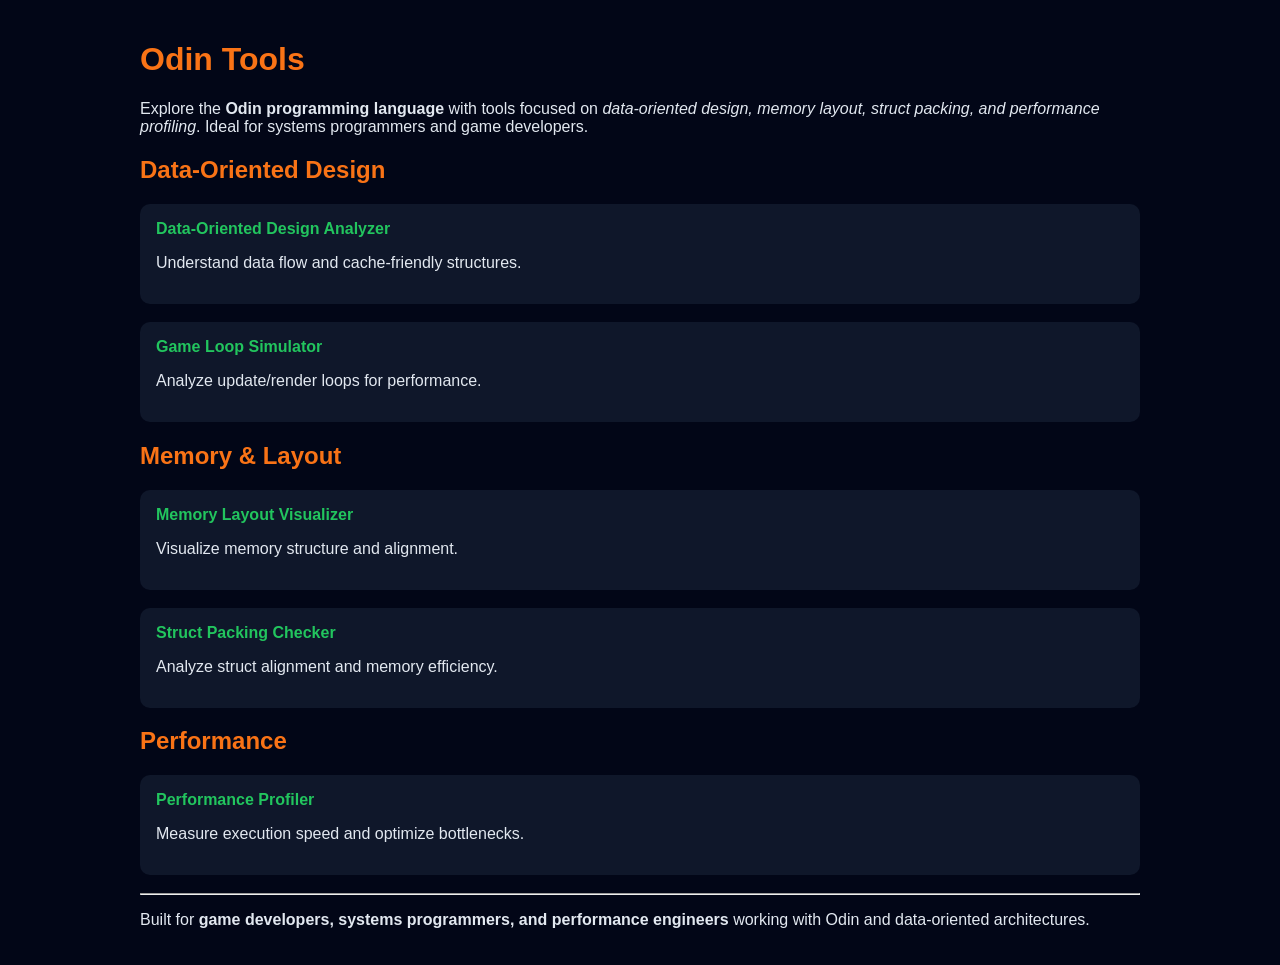
==== index.html @ 4c8b23ac "Initial commit" ====
<!DOCTYPE html>
<html lang="en">
<head>
  <meta charset="UTF-8">
  <meta name="viewport" content="width=device-width, initial-scale=1.0">

  <!-- SEO -->
  <title>Odin Tools – Data-Oriented Design, Memory Layout & Performance Analysis</title>
  <meta name="description" content="Explore Odin language internals with tools for data-oriented design, memory layout visualization, struct packing, and performance profiling.">
  <meta name="keywords" content="
    odin data oriented design analyzer,
    odin memory layout visualizer tool,
    odin struct packing checker alignment,
    odin performance profiler tool,
    odin game dev loop simulator,
    odin language debugging tools,
    odin memory model explained,
    odin performance optimization tool,
    odin struct alignment visualizer,
    odin game development tools
  ">
  <meta name="robots" content="index, follow">

  <!-- Open Graph -->
  <meta property="og:title" content="Odin Tools – Memory, Performance & Data-Oriented Design">
  <meta property="og:description" content="Analyze Odin memory layout, struct packing, and performance in game development.">
  <meta property="og:type" content="website">

  <style>
    body {
      font-family: Arial, sans-serif;
      background: #020617;
      color: #e2e8f0;
      margin: 0;
      padding: 20px;
    }
    h1, h2 {
      color: #f97316;
    }
    a {
      color: #22c55e;
      text-decoration: none;
    }
    a:hover {
      text-decoration: underline;
    }
    .container {
      max-width: 1000px;
      margin: auto;
    }
    .tool {
      margin-bottom: 18px;
      padding: 16px;
      background: #0f172a;
      border-radius: 10px;
    }
  </style>
</head>

<body>
  <div class="container">

    <h1>Odin Tools</h1>

    <p>
      Explore the <strong>Odin programming language</strong> with tools focused on
      <em>data-oriented design, memory layout, struct packing, and performance profiling</em>.
      Ideal for systems programmers and game developers.
    </p>

    <h2>Data-Oriented Design</h2>

    <div class="tool">
      <a href="odin-data-oriented-design-analyzer/">
        <strong>Data-Oriented Design Analyzer</strong>
      </a>
      <p>Understand data flow and cache-friendly structures.</p>
    </div>

    <div class="tool">
      <a href="odin-game-dev-loop-simulator/">
        <strong>Game Loop Simulator</strong>
      </a>
      <p>Analyze update/render loops for performance.</p>
    </div>

    <h2>Memory & Layout</h2>

    <div class="tool">
      <a href="odin-memory-layout-visualizer/">
        <strong>Memory Layout Visualizer</strong>
      </a>
      <p>Visualize memory structure and alignment.</p>
    </div>

    <div class="tool">
      <a href="odin-struct-packing-checker/">
        <strong>Struct Packing Checker</strong>
      </a>
      <p>Analyze struct alignment and memory efficiency.</p>
    </div>

    <h2>Performance</h2>

    <div class="tool">
      <a href="odin-performance-profiler/">
        <strong>Performance Profiler</strong>
      </a>
      <p>Measure execution speed and optimize bottlenecks.</p>
    </div>

    <hr>

    <p>
      Built for <strong>game developers, systems programmers, and performance engineers</strong>
      working with Odin and data-oriented architectures.
    </p>

  </div>
</body>
</html>
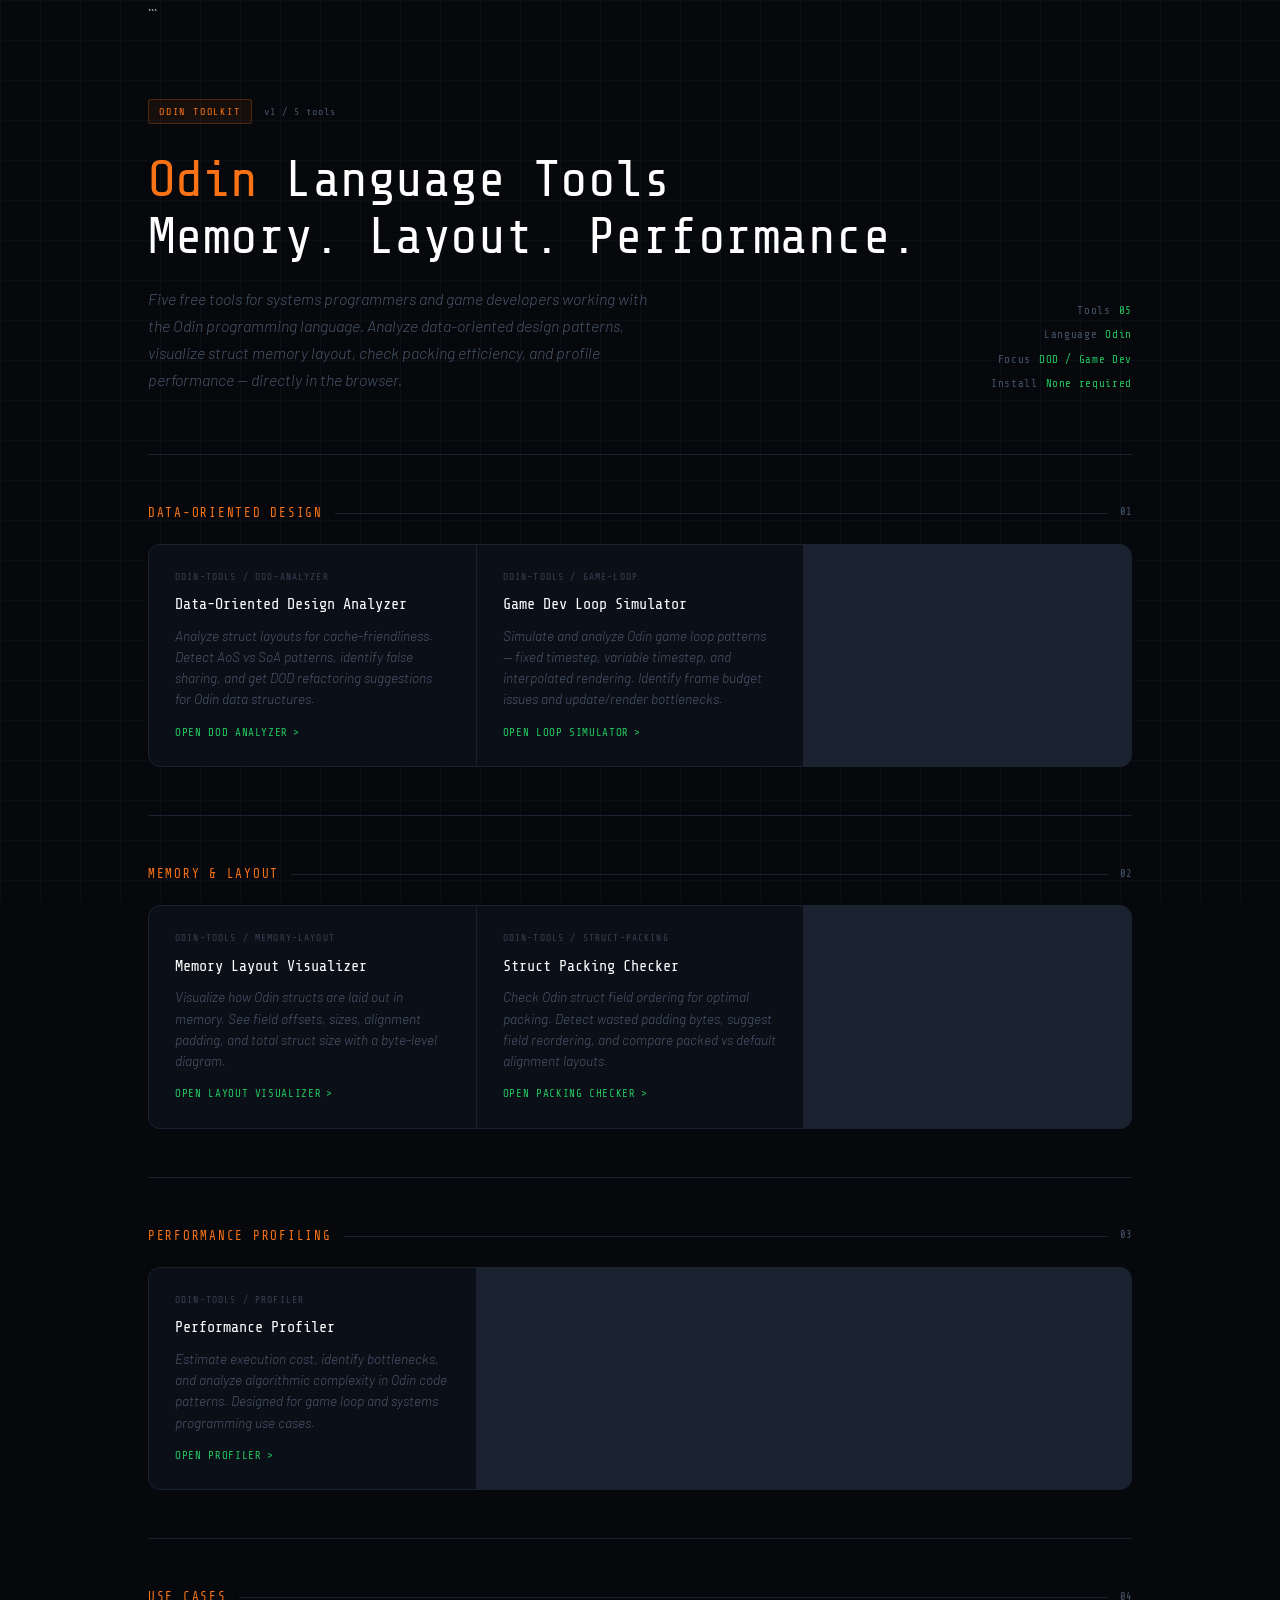
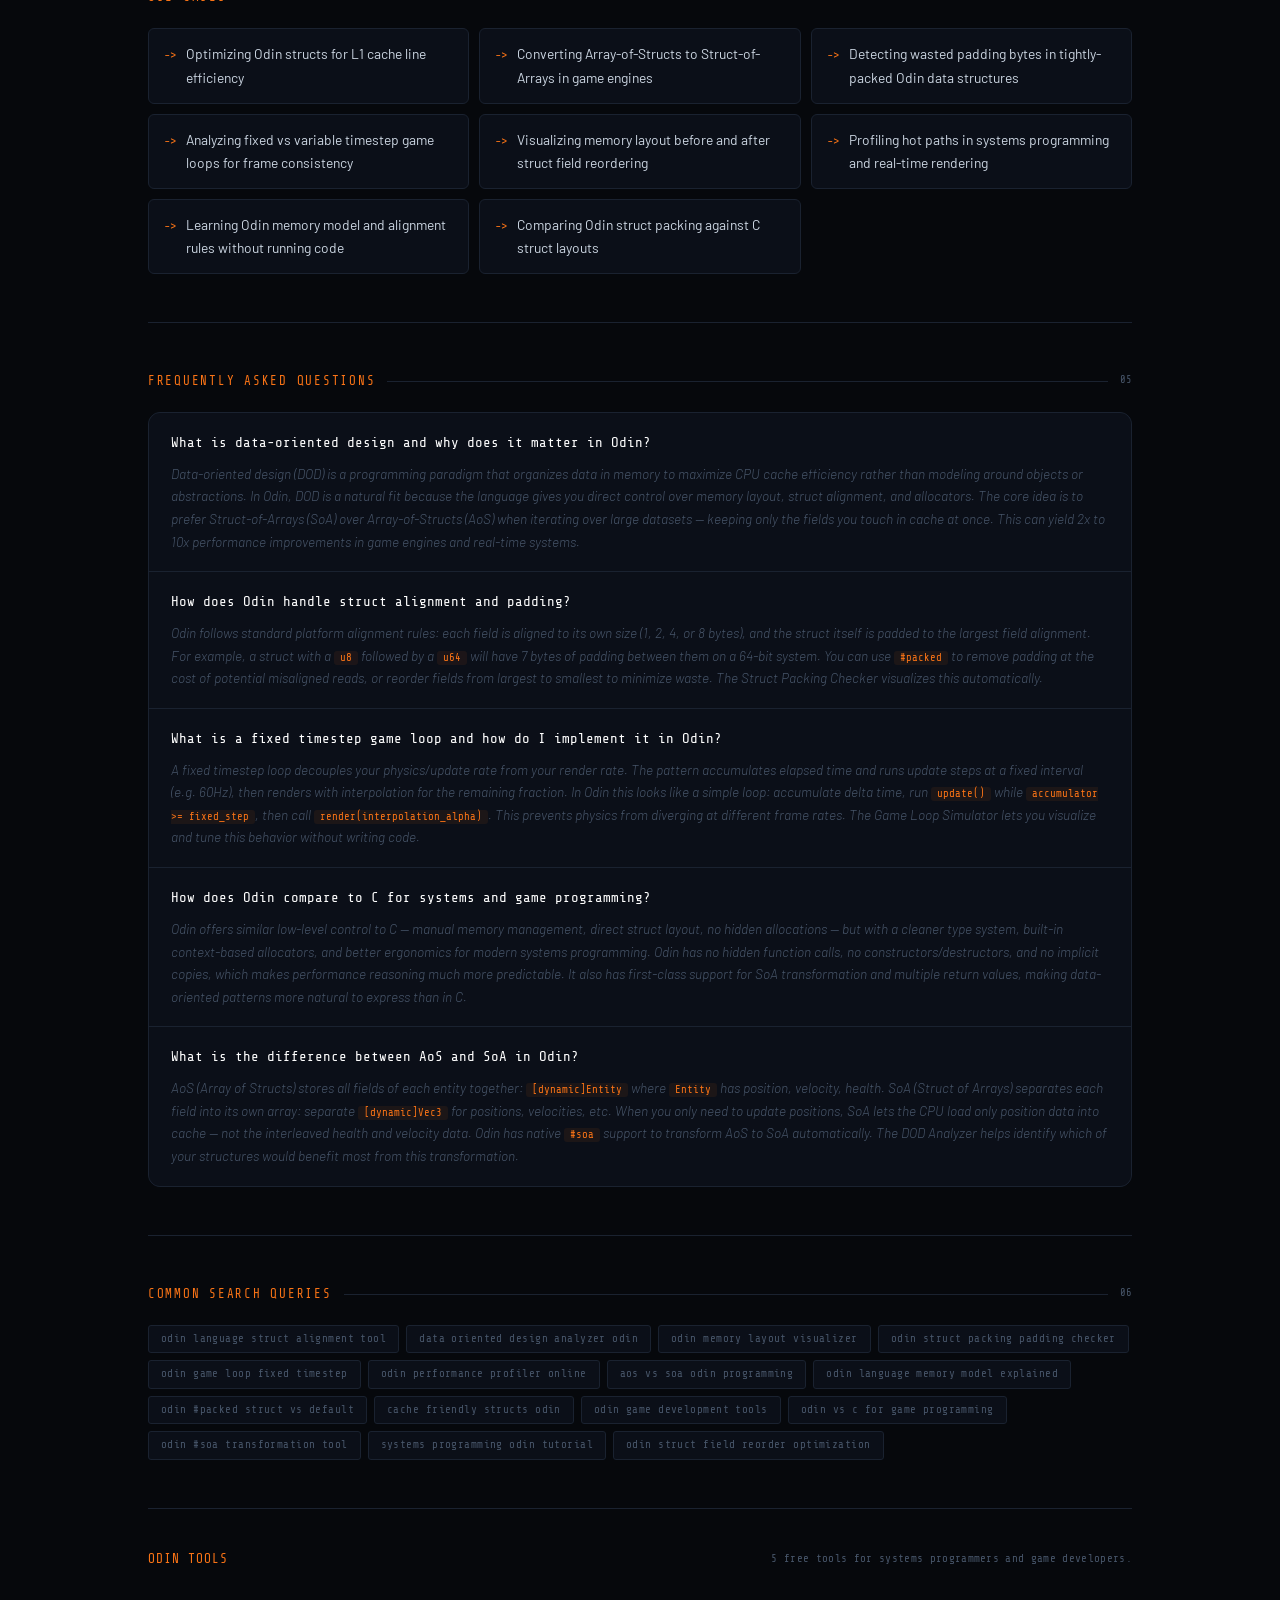
==== commit 1f598d95: "Actualizar index.html" ====
--- a/index.html
+++ b/index.html
@@ -1,121 +1,631 @@
 <!DOCTYPE html>
+
 <html lang="en">
 <head>
-  <meta charset="UTF-8">
-  <meta name="viewport" content="width=device-width, initial-scale=1.0">
-
-  <!-- SEO -->
-  <title>Odin Tools – Data-Oriented Design, Memory Layout & Performance Analysis</title>
-  <meta name="description" content="Explore Odin language internals with tools for data-oriented design, memory layout visualization, struct packing, and performance profiling.">
-  <meta name="keywords" content="
-    odin data oriented design analyzer,
-    odin memory layout visualizer tool,
-    odin struct packing checker alignment,
-    odin performance profiler tool,
-    odin game dev loop simulator,
-    odin language debugging tools,
-    odin memory model explained,
-    odin performance optimization tool,
-    odin struct alignment visualizer,
-    odin game development tools
-  ">
-  <meta name="robots" content="index, follow">
-
-  <!-- Open Graph -->
-  <meta property="og:title" content="Odin Tools – Memory, Performance & Data-Oriented Design">
-  <meta property="og:description" content="Analyze Odin memory layout, struct packing, and performance in game development.">
-  <meta property="og:type" content="website">
-
-  <style>
-    body {
-      font-family: Arial, sans-serif;
-      background: #020617;
-      color: #e2e8f0;
-      margin: 0;
-      padding: 20px;
-    }
-    h1, h2 {
-      color: #f97316;
-    }
-    a {
-      color: #22c55e;
-      text-decoration: none;
-    }
-    a:hover {
-      text-decoration: underline;
-    }
-    .container {
-      max-width: 1000px;
-      margin: auto;
-    }
-    .tool {
-      margin-bottom: 18px;
-      padding: 16px;
-      background: #0f172a;
-      border-radius: 10px;
-    }
-  </style>
+<meta charset="UTF-8">
+<meta name="viewport" content="width=device-width, initial-scale=1.0">
+<meta name="google-site-verification" content="PkLa_ViOo6FAHpvh8SacceMb95o9tePRdrqLNBz9X1M" />
+<meta name="robots" content="index, follow">
+
+<title>Odin Language Tools – Data-Oriented Design Analyzer, Memory Layout Visualizer & Struct Packing Checker</title>
+<meta name="description" content="Free tools for Odin programming language developers: analyze data-oriented design patterns, visualize memory layout, check struct packing and alignment, profile performance, and simulate game dev loops. Built for systems programmers and game developers.">
+<meta name="keywords" content="odin language tools, odin data oriented design analyzer, odin memory layout visualizer, odin struct packing checker, odin performance profiler, odin game dev loop simulator, odin struct alignment, odin memory model, odin game development tools, data oriented design odin, odin programming language debugger, odin struct padding tool">
+
+<meta property="og:title" content="Odin Language Tools - Memory Layout, Struct Packing and Performance Profiling">
+<meta property="og:description" content="5 free tools for Odin language developers: data-oriented design analysis, memory layout visualization, struct packing, and game loop simulation.">
+<meta property="og:type" content="website">
+
+<link rel="preconnect" href="https://fonts.googleapis.com">
+<link rel="preconnect" href="https://fonts.gstatic.com" crossorigin>
+<link href="https://fonts.googleapis.com/css2?family=Share+Tech+Mono&family=Barlow:ital,wght@0,300;0,400;0,500;0,600;1,300&display=swap" rel="stylesheet">
+
+<style>
+:root {
+    --bg:        #06080c;
+    --surface:   #0b0f18;
+    --surface-2: #10151f;
+    --border:    #1a2230;
+    --border-hi: #f9731640;
+    --accent:    #f97316;
+    --accent-2:  #fb923c;
+    --accent-dim: rgba(249,115,22,.07);
+    --green:     #22c55e;
+    --text:      #cbd5e1;
+    --muted:     #475569;
+    --danger:    #ef4444;
+
+    --font-display: "Barlow", sans-serif;
+    --font-mono:    "Share Tech Mono", monospace;
+    --radius:    6px;
+    --radius-lg: 12px;
+    --transition: 200ms cubic-bezier(.4,0,.2,1);
+}
+
+*, *::before, *::after { box-sizing: border-box; margin: 0; padding: 0; }
+html { scroll-behavior: smooth; }
+
+body {
+    background: var(--bg);
+    color: var(--text);
+    font-family: var(--font-display);
+    font-size: 16px;
+    line-height: 1.7;
+    min-height: 100vh;
+    overflow-x: hidden;
+}
+
+/* scan-line texture */
+body::before {
+    content: "";
+    position: fixed;
+    inset: 0;
+    background: repeating-linear-gradient(
+        0deg,
+        transparent,
+        transparent 3px,
+        rgba(0,0,0,.08) 3px,
+        rgba(0,0,0,.08) 4px
+    );
+    pointer-events: none;
+    z-index: 0;
+}
+
+/* grid overlay */
+body::after {
+    content: "";
+    position: fixed;
+    inset: 0;
+    background-image:
+        linear-gradient(var(--border) 1px, transparent 1px),
+        linear-gradient(90deg, var(--border) 1px, transparent 1px);
+    background-size: 40px 40px;
+    opacity: .3;
+    pointer-events: none;
+    z-index: 0;
+}
+
+.wrapper {
+    position: relative;
+    z-index: 1;
+    max-width: 1040px;
+    margin: 0 auto;
+    padding: 0 28px;
+}
+
+/* HEADER */
+header {
+    padding: 72px 0 60px;
+    border-bottom: 1px solid var(--border);
+    animation: fadeUp .6s ease both;
+}
+
+.header-top {
+    display: flex;
+    align-items: center;
+    gap: 12px;
+    margin-bottom: 28px;
+}
+
+.header-chip {
+    font-family: var(--font-mono);
+    font-size: 10px;
+    letter-spacing: .18em;
+    text-transform: uppercase;
+    color: var(--accent);
+    background: var(--accent-dim);
+    border: 1px solid rgba(249,115,22,.25);
+    border-radius: 3px;
+    padding: 3px 10px;
+}
+
+.header-ver {
+    font-family: var(--font-mono);
+    font-size: 10px;
+    letter-spacing: .1em;
+    color: var(--muted);
+}
+
+header h1 {
+    font-family: var(--font-mono);
+    font-size: clamp(1.8rem, 4.5vw, 3.2rem);
+    font-weight: 400;
+    line-height: 1.1;
+    letter-spacing: -.01em;
+    color: #fff;
+    margin-bottom: 20px;
+}
+
+header h1 .acc { color: var(--accent); }
+
+.header-body {
+    display: grid;
+    grid-template-columns: 1fr auto;
+    gap: 40px;
+    align-items: end;
+}
+
+header p {
+    font-size: 1rem;
+    color: var(--muted);
+    font-weight: 300;
+    max-width: 520px;
+    font-style: italic;
+}
+
+.spec-block {
+    display: flex;
+    flex-direction: column;
+    gap: 6px;
+    align-items: flex-end;
+}
+
+.spec-row {
+    font-family: var(--font-mono);
+    font-size: .68rem;
+    letter-spacing: .06em;
+    color: var(--muted);
+    display: flex;
+    gap: 8px;
+    align-items: center;
+}
+
+.spec-row .val { color: var(--green); }
+
+/* SECTIONS */
+section {
+    padding: 48px 0;
+    border-bottom: 1px solid var(--border);
+    animation: fadeUp .55s ease both;
+}
+
+section:nth-of-type(1) { animation-delay: .06s; }
+section:nth-of-type(2) { animation-delay: .12s; }
+section:nth-of-type(3) { animation-delay: .18s; }
+section:nth-of-type(4) { animation-delay: .24s; }
+section:nth-of-type(5) { animation-delay: .30s; }
+section:last-of-type   { border-bottom: none; }
+
+.section-label {
+    display: flex;
+    align-items: center;
+    gap: 12px;
+    margin-bottom: 20px;
+}
+
+.section-label h2 {
+    font-family: var(--font-mono);
+    font-size: .78rem;
+    font-weight: 400;
+    letter-spacing: .14em;
+    text-transform: uppercase;
+    color: var(--accent);
+    white-space: nowrap;
+}
+
+.section-line {
+    flex: 1;
+    height: 1px;
+    background: var(--border);
+}
+
+.section-idx {
+    font-family: var(--font-mono);
+    font-size: .65rem;
+    color: var(--muted);
+}
+
+/* TOOLS GRID */
+.tools-grid {
+    display: grid;
+    grid-template-columns: repeat(auto-fill, minmax(300px, 1fr));
+    gap: 1px;
+    background: var(--border);
+    border: 1px solid var(--border);
+    border-radius: var(--radius-lg);
+    overflow: hidden;
+}
+
+.tool {
+    background: var(--surface);
+    padding: 24px 26px;
+    display: flex;
+    flex-direction: column;
+    gap: 10px;
+    text-decoration: none;
+    color: inherit;
+    position: relative;
+    overflow: hidden;
+    transition: background var(--transition);
+}
+
+.tool::before {
+    content: "";
+    position: absolute;
+    top: 0; left: 0;
+    width: 2px;
+    height: 100%;
+    background: var(--accent);
+    opacity: 0;
+    transition: opacity var(--transition);
+}
+
+.tool:hover { background: var(--surface-2); }
+.tool:hover::before { opacity: 1; }
+
+.tool-id {
+    font-family: var(--font-mono);
+    font-size: .6rem;
+    letter-spacing: .12em;
+    text-transform: uppercase;
+    color: var(--muted);
+    opacity: .7;
+}
+
+.tool-name {
+    font-family: var(--font-mono);
+    font-size: .95rem;
+    font-weight: 400;
+    color: #fff;
+    line-height: 1.3;
+}
+
+.tool-desc {
+    font-size: .855rem;
+    color: var(--muted);
+    font-weight: 300;
+    font-style: italic;
+    flex: 1;
+    line-height: 1.55;
+}
+
+.tool-link {
+    font-family: var(--font-mono);
+    font-size: .68rem;
+    letter-spacing: .06em;
+    text-transform: uppercase;
+    color: var(--green);
+    display: inline-flex;
+    align-items: center;
+    gap: 5px;
+    margin-top: 4px;
+    transition: gap var(--transition);
+}
+
+.tool-link::after { content: ">"; }
+.tool:hover .tool-link { gap: 9px; }
+
+/* USE CASES */
+.use-grid {
+    display: grid;
+    grid-template-columns: repeat(auto-fill, minmax(260px, 1fr));
+    gap: 10px;
+}
+
+.use-item {
+    display: flex;
+    gap: 10px;
+    align-items: flex-start;
+    background: var(--surface);
+    border: 1px solid var(--border);
+    border-radius: var(--radius);
+    padding: 13px 15px;
+    font-size: .865rem;
+    color: var(--text);
+    transition: border-color var(--transition);
+}
+
+.use-item:hover { border-color: rgba(249,115,22,.25); }
+
+.use-arrow {
+    color: var(--accent);
+    font-family: var(--font-mono);
+    font-size: .75rem;
+    flex-shrink: 0;
+    margin-top: 3px;
+}
+
+/* FAQ */
+.faq-list { display: flex; flex-direction: column; gap: 1px; background: var(--border); border: 1px solid var(--border); border-radius: var(--radius-lg); overflow: hidden; }
+
+.faq-item {
+    background: var(--surface);
+    padding: 18px 22px;
+    transition: background var(--transition);
+}
+
+.faq-item:hover { background: var(--surface-2); }
+
+.faq-q {
+    font-family: var(--font-mono);
+    font-size: .88rem;
+    color: #fff;
+    margin-bottom: 8px;
+    font-weight: 400;
+}
+
+.faq-a {
+    font-size: .855rem;
+    color: var(--muted);
+    font-weight: 300;
+    font-style: italic;
+    line-height: 1.65;
+}
+
+.faq-a code {
+    font-family: var(--font-mono);
+    font-size: .78em;
+    color: var(--accent);
+    background: var(--accent-dim);
+    border-radius: 3px;
+    padding: 1px 6px;
+    font-style: normal;
+}
+
+/* LONG-TAIL */
+.tag-cloud { display: flex; flex-wrap: wrap; gap: 7px; }
+
+.tag {
+    font-family: var(--font-mono);
+    font-size: .68rem;
+    letter-spacing: .04em;
+    color: var(--muted);
+    background: var(--surface);
+    border: 1px solid var(--border);
+    border-radius: 3px;
+    padding: 4px 12px;
+    cursor: default;
+    transition: color var(--transition), border-color var(--transition), background var(--transition);
+}
+
+.tag:hover {
+    color: var(--accent);
+    border-color: rgba(249,115,22,.3);
+    background: var(--accent-dim);
+}
+
+/* FOOTER */
+footer {
+    padding: 40px 0;
+    border-top: 1px solid var(--border);
+    position: relative;
+    z-index: 1;
+}
+
+.footer-inner {
+    display: flex;
+    align-items: center;
+    justify-content: space-between;
+    gap: 16px;
+    flex-wrap: wrap;
+}
+
+.footer-brand {
+    font-family: var(--font-mono);
+    font-size: .8rem;
+    color: var(--accent);
+    letter-spacing: .08em;
+    text-transform: uppercase;
+}
+
+footer p {
+    font-family: var(--font-mono);
+    font-size: .68rem;
+    color: var(--muted);
+    letter-spacing: .03em;
+}
+
+/* ANIMATIONS */
+@keyframes fadeUp {
+    from { opacity: 0; transform: translateY(14px); }
+    to   { opacity: 1; transform: translateY(0); }
+}
+
+@media (max-width: 620px) {
+    header { padding: 48px 0 40px; }
+    .header-body { grid-template-columns: 1fr; }
+    .spec-block { align-items: flex-start; }
+    .tools-grid { grid-template-columns: 1fr; }
+    .use-grid   { grid-template-columns: 1fr; }
+    header h1 { font-size: 1.7rem; }
+}
+</style>
+
 </head>
 
 <body>
-  <div class="container">
-
-    <h1>Odin Tools</h1>
-
-    <p>
-      Explore the <strong>Odin programming language</strong> with tools focused on
-      <em>data-oriented design, memory layout, struct packing, and performance profiling</em>.
-      Ideal for systems programmers and game developers.
-    </p>
-
-    <h2>Data-Oriented Design</h2>
-
-    <div class="tool">
-      <a href="odin-data-oriented-design-analyzer/">
-        <strong>Data-Oriented Design Analyzer</strong>
-      </a>
-      <p>Understand data flow and cache-friendly structures.</p>
-    </div>
-
-    <div class="tool">
-      <a href="odin-game-dev-loop-simulator/">
-        <strong>Game Loop Simulator</strong>
-      </a>
-      <p>Analyze update/render loops for performance.</p>
-    </div>
-
-    <h2>Memory & Layout</h2>
-
-    <div class="tool">
-      <a href="odin-memory-layout-visualizer/">
-        <strong>Memory Layout Visualizer</strong>
-      </a>
-      <p>Visualize memory structure and alignment.</p>
-    </div>
-
-    <div class="tool">
-      <a href="odin-struct-packing-checker/">
-        <strong>Struct Packing Checker</strong>
-      </a>
-      <p>Analyze struct alignment and memory efficiency.</p>
-    </div>
-
-    <h2>Performance</h2>
-
-    <div class="tool">
-      <a href="odin-performance-profiler/">
-        <strong>Performance Profiler</strong>
-      </a>
-      <p>Measure execution speed and optimize bottlenecks.</p>
-    </div>
-
-    <hr>
-
-    <p>
-      Built for <strong>game developers, systems programmers, and performance engineers</strong>
-      working with Odin and data-oriented architectures.
-    </p>
-
-  </div>
+<div class="wrapper">
+
+```
+<!-- HEADER -->
+<header>
+    <div class="header-top">
+        <span class="header-chip">Odin Toolkit</span>
+        <span class="header-ver">v1 / 5 tools</span>
+    </div>
+
+    <h1>
+        <span class="acc">Odin</span> Language Tools<br>
+        Memory. Layout. Performance.
+    </h1>
+
+    <div class="header-body">
+        <p>
+            Five free tools for systems programmers and game developers working with
+            the Odin programming language. Analyze data-oriented design patterns,
+            visualize struct memory layout, check packing efficiency, and profile performance
+            — directly in the browser.
+        </p>
+        <div class="spec-block">
+            <div class="spec-row">Tools <span class="val">05</span></div>
+            <div class="spec-row">Language <span class="val">Odin</span></div>
+            <div class="spec-row">Focus <span class="val">DOD / Game Dev</span></div>
+            <div class="spec-row">Install <span class="val">None required</span></div>
+        </div>
+    </div>
+</header>
+
+<!-- DATA-ORIENTED DESIGN -->
+<section>
+    <div class="section-label">
+        <h2>Data-Oriented Design</h2>
+        <span class="section-line"></span>
+        <span class="section-idx">01</span>
+    </div>
+    <div class="tools-grid">
+
+        <a class="tool" href="odin-data-oriented-design-analyzer/">
+            <span class="tool-id">odin-tools / dod-analyzer</span>
+            <span class="tool-name">Data-Oriented Design Analyzer</span>
+            <span class="tool-desc">Analyze struct layouts for cache-friendliness. Detect AoS vs SoA patterns, identify false sharing, and get DOD refactoring suggestions for Odin data structures.</span>
+            <span class="tool-link">Open DOD Analyzer</span>
+        </a>
+
+        <a class="tool" href="odin-game-dev-loop-simulator/">
+            <span class="tool-id">odin-tools / game-loop</span>
+            <span class="tool-name">Game Dev Loop Simulator</span>
+            <span class="tool-desc">Simulate and analyze Odin game loop patterns — fixed timestep, variable timestep, and interpolated rendering. Identify frame budget issues and update/render bottlenecks.</span>
+            <span class="tool-link">Open Loop Simulator</span>
+        </a>
+
+    </div>
+</section>
+
+<!-- MEMORY & LAYOUT -->
+<section>
+    <div class="section-label">
+        <h2>Memory &amp; Layout</h2>
+        <span class="section-line"></span>
+        <span class="section-idx">02</span>
+    </div>
+    <div class="tools-grid">
+
+        <a class="tool" href="odin-memory-layout-visualizer/">
+            <span class="tool-id">odin-tools / memory-layout</span>
+            <span class="tool-name">Memory Layout Visualizer</span>
+            <span class="tool-desc">Visualize how Odin structs are laid out in memory. See field offsets, sizes, alignment padding, and total struct size with a byte-level diagram.</span>
+            <span class="tool-link">Open Layout Visualizer</span>
+        </a>
+
+        <a class="tool" href="odin-struct-packing-checker/">
+            <span class="tool-id">odin-tools / struct-packing</span>
+            <span class="tool-name">Struct Packing Checker</span>
+            <span class="tool-desc">Check Odin struct field ordering for optimal packing. Detect wasted padding bytes, suggest field reordering, and compare packed vs default alignment layouts.</span>
+            <span class="tool-link">Open Packing Checker</span>
+        </a>
+
+    </div>
+</section>
+
+<!-- PERFORMANCE -->
+<section>
+    <div class="section-label">
+        <h2>Performance Profiling</h2>
+        <span class="section-line"></span>
+        <span class="section-idx">03</span>
+    </div>
+    <div class="tools-grid">
+
+        <a class="tool" href="odin-performance-profiler/">
+            <span class="tool-id">odin-tools / profiler</span>
+            <span class="tool-name">Performance Profiler</span>
+            <span class="tool-desc">Estimate execution cost, identify bottlenecks, and analyze algorithmic complexity in Odin code patterns. Designed for game loop and systems programming use cases.</span>
+            <span class="tool-link">Open Profiler</span>
+        </a>
+
+    </div>
+</section>
+
+<!-- USE CASES -->
+<section>
+    <div class="section-label">
+        <h2>Use Cases</h2>
+        <span class="section-line"></span>
+        <span class="section-idx">04</span>
+    </div>
+    <div class="use-grid">
+        <div class="use-item"><span class="use-arrow">-&gt;</span>Optimizing Odin structs for L1 cache line efficiency</div>
+        <div class="use-item"><span class="use-arrow">-&gt;</span>Converting Array-of-Structs to Struct-of-Arrays in game engines</div>
+        <div class="use-item"><span class="use-arrow">-&gt;</span>Detecting wasted padding bytes in tightly-packed Odin data structures</div>
+        <div class="use-item"><span class="use-arrow">-&gt;</span>Analyzing fixed vs variable timestep game loops for frame consistency</div>
+        <div class="use-item"><span class="use-arrow">-&gt;</span>Visualizing memory layout before and after struct field reordering</div>
+        <div class="use-item"><span class="use-arrow">-&gt;</span>Profiling hot paths in systems programming and real-time rendering</div>
+        <div class="use-item"><span class="use-arrow">-&gt;</span>Learning Odin memory model and alignment rules without running code</div>
+        <div class="use-item"><span class="use-arrow">-&gt;</span>Comparing Odin struct packing against C struct layouts</div>
+    </div>
+</section>
+
+<!-- FAQ -->
+<section>
+    <div class="section-label">
+        <h2>Frequently Asked Questions</h2>
+        <span class="section-line"></span>
+        <span class="section-idx">05</span>
+    </div>
+    <div class="faq-list">
+
+        <div class="faq-item">
+            <p class="faq-q">What is data-oriented design and why does it matter in Odin?</p>
+            <p class="faq-a">Data-oriented design (DOD) is a programming paradigm that organizes data in memory to maximize CPU cache efficiency rather than modeling around objects or abstractions. In Odin, DOD is a natural fit because the language gives you direct control over memory layout, struct alignment, and allocators. The core idea is to prefer Struct-of-Arrays (SoA) over Array-of-Structs (AoS) when iterating over large datasets — keeping only the fields you touch in cache at once. This can yield 2x to 10x performance improvements in game engines and real-time systems.</p>
+        </div>
+
+        <div class="faq-item">
+            <p class="faq-q">How does Odin handle struct alignment and padding?</p>
+            <p class="faq-a">Odin follows standard platform alignment rules: each field is aligned to its own size (1, 2, 4, or 8 bytes), and the struct itself is padded to the largest field alignment. For example, a struct with a <code>u8</code> followed by a <code>u64</code> will have 7 bytes of padding between them on a 64-bit system. You can use <code>#packed</code> to remove padding at the cost of potential misaligned reads, or reorder fields from largest to smallest to minimize waste. The Struct Packing Checker visualizes this automatically.</p>
+        </div>
+
+        <div class="faq-item">
+            <p class="faq-q">What is a fixed timestep game loop and how do I implement it in Odin?</p>
+            <p class="faq-a">A fixed timestep loop decouples your physics/update rate from your render rate. The pattern accumulates elapsed time and runs update steps at a fixed interval (e.g. 60Hz), then renders with interpolation for the remaining fraction. In Odin this looks like a simple loop: accumulate delta time, run <code>update()</code> while <code>accumulator >= fixed_step</code>, then call <code>render(interpolation_alpha)</code>. This prevents physics from diverging at different frame rates. The Game Loop Simulator lets you visualize and tune this behavior without writing code.</p>
+        </div>
+
+        <div class="faq-item">
+            <p class="faq-q">How does Odin compare to C for systems and game programming?</p>
+            <p class="faq-a">Odin offers similar low-level control to C — manual memory management, direct struct layout, no hidden allocations — but with a cleaner type system, built-in context-based allocators, and better ergonomics for modern systems programming. Odin has no hidden function calls, no constructors/destructors, and no implicit copies, which makes performance reasoning much more predictable. It also has first-class support for SoA transformation and multiple return values, making data-oriented patterns more natural to express than in C.</p>
+        </div>
+
+        <div class="faq-item">
+            <p class="faq-q">What is the difference between AoS and SoA in Odin?</p>
+            <p class="faq-a">AoS (Array of Structs) stores all fields of each entity together: <code>[dynamic]Entity</code> where <code>Entity</code> has position, velocity, health. SoA (Struct of Arrays) separates each field into its own array: separate <code>[dynamic]Vec3</code> for positions, velocities, etc. When you only need to update positions, SoA lets the CPU load only position data into cache — not the interleaved health and velocity data. Odin has native <code>#soa</code> support to transform AoS to SoA automatically. The DOD Analyzer helps identify which of your structures would benefit most from this transformation.</p>
+        </div>
+
+    </div>
+</section>
+
+<!-- LONG-TAIL QUERIES -->
+<section>
+    <div class="section-label">
+        <h2>Common Search Queries</h2>
+        <span class="section-line"></span>
+        <span class="section-idx">06</span>
+    </div>
+    <div class="tag-cloud">
+        <span class="tag">odin language struct alignment tool</span>
+        <span class="tag">data oriented design analyzer odin</span>
+        <span class="tag">odin memory layout visualizer</span>
+        <span class="tag">odin struct packing padding checker</span>
+        <span class="tag">odin game loop fixed timestep</span>
+        <span class="tag">odin performance profiler online</span>
+        <span class="tag">aos vs soa odin programming</span>
+        <span class="tag">odin language memory model explained</span>
+        <span class="tag">odin #packed struct vs default</span>
+        <span class="tag">cache friendly structs odin</span>
+        <span class="tag">odin game development tools</span>
+        <span class="tag">odin vs c for game programming</span>
+        <span class="tag">odin #soa transformation tool</span>
+        <span class="tag">systems programming odin tutorial</span>
+        <span class="tag">odin struct field reorder optimization</span>
+    </div>
+</section>
+
+<!-- FOOTER -->
+<footer>
+    <div class="footer-inner">
+        <span class="footer-brand">Odin Tools</span>
+        <p>5 free tools for systems programmers and game developers.</p>
+    </div>
+</footer>
+```
+
+</div>
 </body>
 </html>
